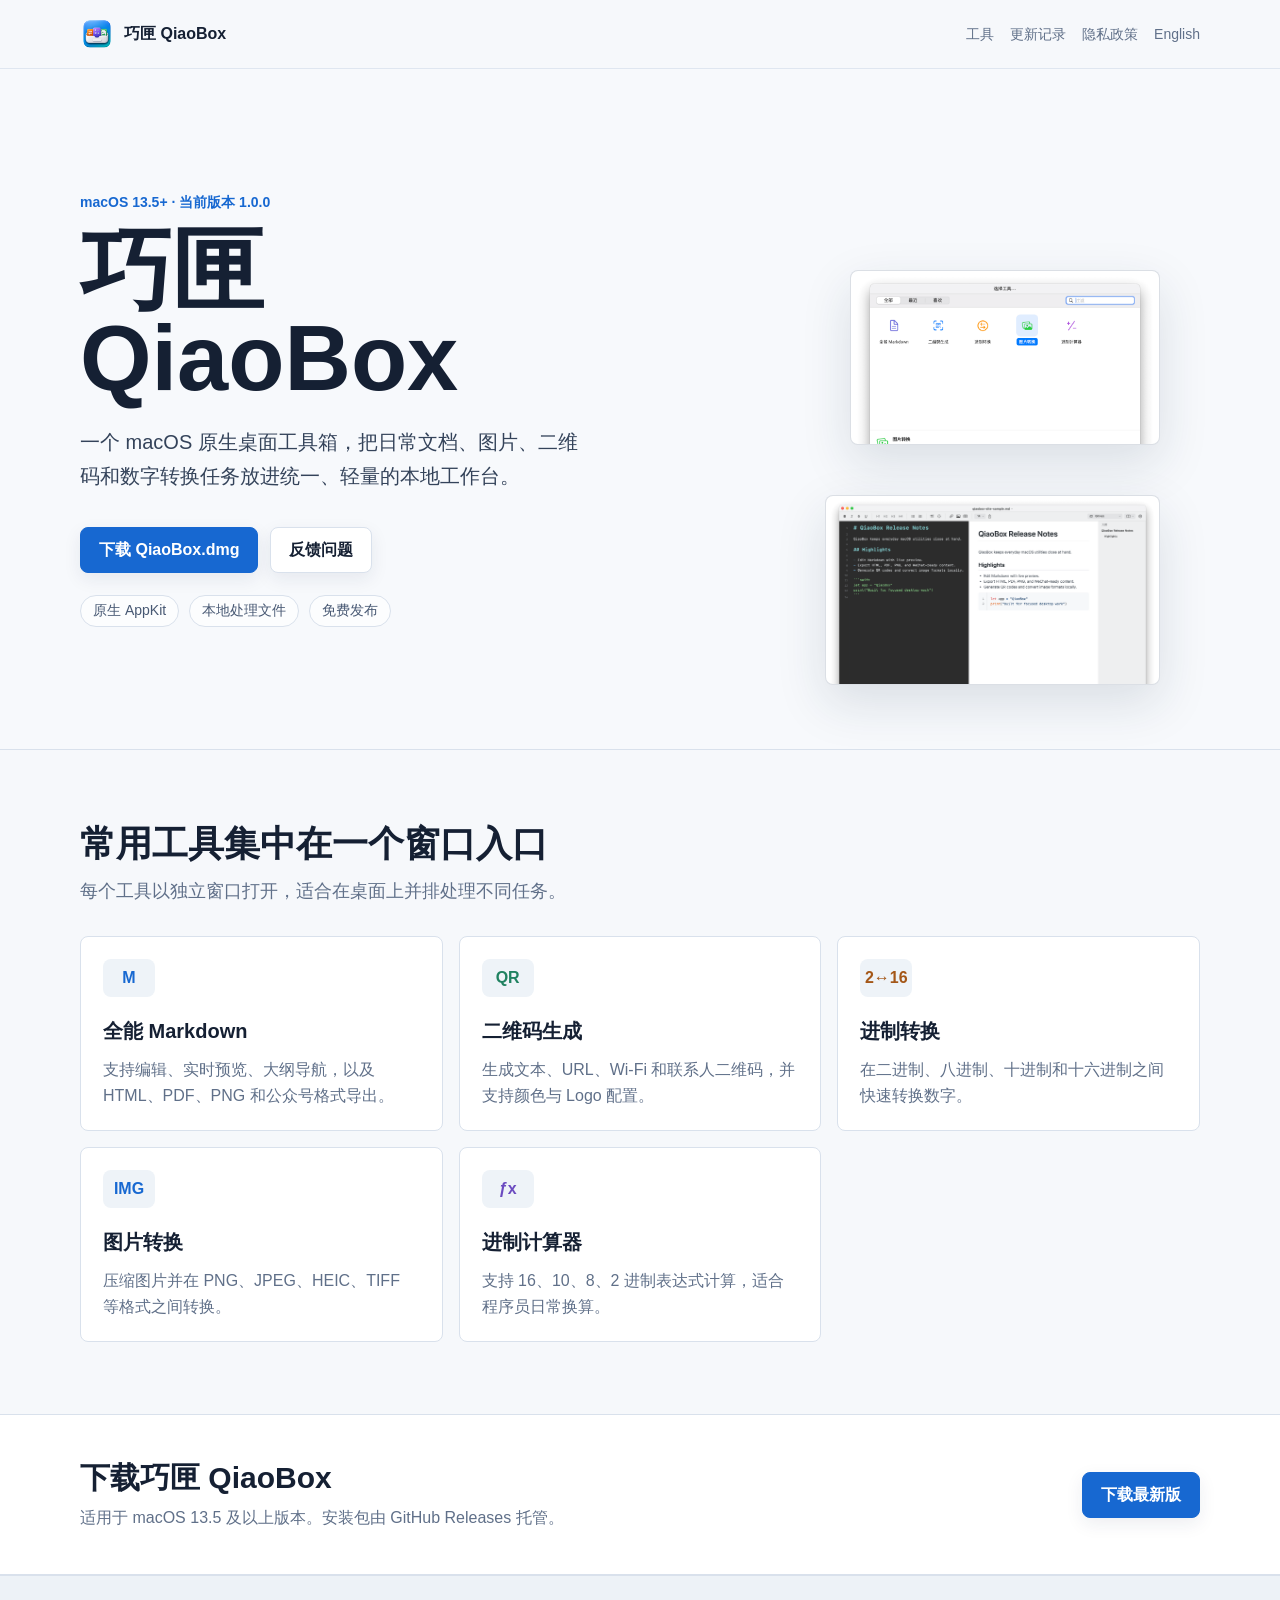
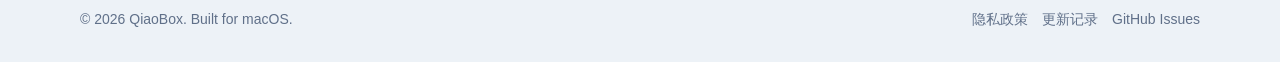
==== docs/index.html @ 3c97a4a7 "feat: 新增巧匣静态发布站" ====
<!doctype html>
<html lang="zh-Hans">
<head>
  <meta charset="utf-8">
  <meta name="viewport" content="width=device-width, initial-scale=1">
  <title>巧匣 QiaoBox - macOS 原生桌面工具箱</title>
  <meta name="description" content="巧匣 QiaoBox 是一款 macOS 原生桌面工具箱，集合 Markdown、二维码、进制转换、图片转换和进制计算工具。">
  <meta property="og:title" content="巧匣 QiaoBox">
  <meta property="og:description" content="轻量、快速、统一的 macOS 原生桌面工具箱。">
  <meta property="og:type" content="website">
  <meta property="og:image" content="./assets/app-icon.png">
  <link rel="icon" href="./assets/app-icon.png">
  <link rel="stylesheet" href="./assets/style.css">
  <!-- Cloudflare Web Analytics -->
  <script defer src="https://static.cloudflareinsights.com/beacon.min.js" data-cf-beacon='{"token":"5cec14cef8c54cd1b941dce773638ba0"}'></script>
  <!-- End Cloudflare Web Analytics -->
</head>
<body>
  <header class="site-header">
    <nav class="nav" aria-label="主导航">
      <a class="brand" href="./index.html" aria-label="巧匣 QiaoBox 首页">
        <img src="./assets/app-icon.png" alt="">
        <span>巧匣 QiaoBox</span>
      </a>
      <div class="nav-links">
        <a href="#tools">工具</a>
        <a href="./changelog.html">更新记录</a>
        <a href="./privacy.html">隐私政策</a>
        <a href="./en/">English</a>
      </div>
    </nav>
  </header>

  <main>
    <section class="hero">
      <div class="hero-inner">
        <div>
          <p class="eyebrow">macOS 13.5+ · 当前版本 1.0.0</p>
          <h1>巧匣 QiaoBox</h1>
          <p class="hero-copy">一个 macOS 原生桌面工具箱，把日常文档、图片、二维码和数字转换任务放进统一、轻量的本地工作台。</p>
          <div class="hero-actions">
            <a class="button primary" href="https://github.com/zhiyongzou/qiaobox-site/releases/latest/download/QiaoBox.dmg">下载 QiaoBox.dmg</a>
            <a class="button" href="https://github.com/zhiyongzou/qiaobox-site/issues">反馈问题</a>
          </div>
          <div class="meta-row" aria-label="产品信息">
            <span class="pill">原生 AppKit</span>
            <span class="pill">本地处理文件</span>
            <span class="pill">免费发布</span>
          </div>
        </div>
        <div class="hero-media" aria-label="巧匣界面截图">
          <div class="screenshot-stack">
            <figure class="screenshot-frame">
              <img src="./assets/screenshot-home.png" alt="巧匣首页工具列表截图">
            </figure>
            <figure class="screenshot-frame secondary">
              <img src="./assets/screenshot-markdown.png" alt="全能 Markdown 编辑窗口截图">
            </figure>
          </div>
        </div>
      </div>
    </section>

    <section class="section" id="tools">
      <div class="section-header">
        <h2>常用工具集中在一个窗口入口</h2>
        <p class="section-lede">每个工具以独立窗口打开，适合在桌面上并排处理不同任务。</p>
      </div>
      <div class="feature-grid">
        <article class="feature-card">
          <span class="feature-icon">M</span>
          <h3>全能 Markdown</h3>
          <p>支持编辑、实时预览、大纲导航，以及 HTML、PDF、PNG 和公众号格式导出。</p>
        </article>
        <article class="feature-card">
          <span class="feature-icon">QR</span>
          <h3>二维码生成</h3>
          <p>生成文本、URL、Wi-Fi 和联系人二维码，并支持颜色与 Logo 配置。</p>
        </article>
        <article class="feature-card">
          <span class="feature-icon">2↔16</span>
          <h3>进制转换</h3>
          <p>在二进制、八进制、十进制和十六进制之间快速转换数字。</p>
        </article>
        <article class="feature-card">
          <span class="feature-icon">IMG</span>
          <h3>图片转换</h3>
          <p>压缩图片并在 PNG、JPEG、HEIC、TIFF 等格式之间转换。</p>
        </article>
        <article class="feature-card">
          <span class="feature-icon">ƒx</span>
          <h3>进制计算器</h3>
          <p>支持 16、10、8、2 进制表达式计算，适合程序员日常换算。</p>
        </article>
      </div>
    </section>

    <section class="download-band" aria-label="下载">
      <div class="download-inner">
        <div>
          <h2>下载巧匣 QiaoBox</h2>
          <p>适用于 macOS 13.5 及以上版本。安装包由 GitHub Releases 托管。</p>
        </div>
        <a class="button primary" href="https://github.com/zhiyongzou/qiaobox-site/releases/latest/download/QiaoBox.dmg">下载最新版</a>
      </div>
    </section>
  </main>

  <footer class="site-footer">
    <div class="footer-inner">
      <span>© 2026 QiaoBox. Built for macOS.</span>
      <div class="footer-links">
        <a href="./privacy.html">隐私政策</a>
        <a href="./changelog.html">更新记录</a>
        <a href="https://github.com/zhiyongzou/qiaobox-site/issues">GitHub Issues</a>
      </div>
    </div>
  </footer>
</body>
</html>
---- docs/assets/style.css ----
:root {
  color-scheme: light;
  --page: #f6f8fb;
  --surface: #ffffff;
  --surface-soft: #eef3f8;
  --ink: #152033;
  --muted: #607089;
  --line: #d9e1ec;
  --primary: #1768d1;
  --primary-strong: #0f4fa6;
  --green: #208261;
  --orange: #a45718;
  --purple: #6b4bc0;
  --shadow: 0 18px 50px rgba(25, 43, 71, 0.13);
  --radius: 8px;
  font-family: -apple-system, BlinkMacSystemFont, "Segoe UI", sans-serif;
}

* {
  box-sizing: border-box;
}

body {
  margin: 0;
  color: var(--ink);
  background: var(--page);
  font-size: 16px;
  line-height: 1.6;
}

a {
  color: inherit;
  text-decoration: none;
}

img {
  display: block;
  max-width: 100%;
}

.site-header {
  position: sticky;
  top: 0;
  z-index: 10;
  border-bottom: 1px solid rgba(217, 225, 236, 0.78);
  background: rgba(246, 248, 251, 0.92);
  backdrop-filter: blur(18px);
}

.nav {
  display: flex;
  align-items: center;
  justify-content: space-between;
  width: min(1120px, calc(100% - 40px));
  height: 68px;
  margin: 0 auto;
  gap: 20px;
}

.brand {
  display: inline-flex;
  align-items: center;
  min-width: 0;
  gap: 10px;
  font-weight: 700;
}

.brand img {
  width: 34px;
  height: 34px;
  border-radius: 7px;
}

.brand span {
  white-space: nowrap;
}

.nav-links {
  display: flex;
  align-items: center;
  justify-content: flex-end;
  gap: 16px;
  color: var(--muted);
  font-size: 14px;
}

.nav-links a {
  white-space: nowrap;
}

.nav-links a:hover,
.footer-links a:hover,
.text-link:hover {
  color: var(--primary);
}

.hero {
  overflow: hidden;
  border-bottom: 1px solid var(--line);
  background: #f7f9fc;
}

.hero-inner {
  display: grid;
  grid-template-columns: minmax(0, 0.95fr) minmax(380px, 1.05fr);
  align-items: center;
  width: min(1120px, calc(100% - 40px));
  min-height: calc(100vh - 220px);
  margin: 0 auto;
  padding: 48px 0;
  gap: 56px;
}

.eyebrow {
  margin: 0 0 14px;
  color: var(--primary);
  font-size: 14px;
  font-weight: 700;
}

.hero h1 {
  max-width: 11ch;
  margin: 0;
  font-size: clamp(52px, 8vw, 92px);
  line-height: 0.95;
  letter-spacing: 0;
}

.hero-copy {
  max-width: 620px;
  margin: 22px 0 0;
  color: #34435a;
  font-size: 20px;
  line-height: 1.7;
}

.hero-actions {
  display: flex;
  flex-wrap: wrap;
  align-items: center;
  margin-top: 34px;
  gap: 12px;
}

.button {
  display: inline-flex;
  align-items: center;
  justify-content: center;
  min-height: 46px;
  padding: 0 18px;
  border: 1px solid var(--line);
  border-radius: var(--radius);
  background: var(--surface);
  color: var(--ink);
  font-weight: 700;
  box-shadow: 0 6px 18px rgba(25, 43, 71, 0.08);
}

.button.primary {
  border-color: var(--primary);
  background: var(--primary);
  color: #fff;
}

.button:hover {
  transform: translateY(-1px);
}

.button.primary:hover {
  background: var(--primary-strong);
}

.meta-row {
  display: flex;
  flex-wrap: wrap;
  margin-top: 22px;
  gap: 10px;
}

.pill {
  display: inline-flex;
  align-items: center;
  min-height: 32px;
  padding: 0 12px;
  border: 1px solid var(--line);
  border-radius: 999px;
  background: rgba(255, 255, 255, 0.7);
  color: #475873;
  font-size: 14px;
}

.hero-media {
  align-self: end;
  justify-self: end;
  width: min(100%, 390px);
}

.screenshot-stack {
  display: grid;
  gap: 18px;
}

.screenshot-frame {
  overflow: hidden;
  border: 1px solid rgba(111, 128, 151, 0.25);
  border-radius: var(--radius);
  background: var(--surface);
  box-shadow: var(--shadow);
}

.screenshot-frame.secondary {
  width: 86%;
  margin-left: auto;
}

.screenshot-frame img {
  width: 100%;
  aspect-ratio: 16 / 9;
  object-fit: cover;
  object-position: top left;
}

.section {
  width: min(1120px, calc(100% - 40px));
  margin: 0 auto;
  padding: 72px 0;
}

.section + .section {
  border-top: 1px solid var(--line);
}

.section-header {
  max-width: 720px;
  margin-bottom: 30px;
}

.section h2 {
  margin: 0 0 12px;
  font-size: 36px;
  line-height: 1.2;
  letter-spacing: 0;
}

.section-lede {
  margin: 0;
  color: var(--muted);
  font-size: 18px;
}

.feature-grid {
  display: grid;
  grid-template-columns: repeat(3, minmax(0, 1fr));
  gap: 16px;
}

.feature-card {
  min-height: 190px;
  padding: 22px;
  border: 1px solid var(--line);
  border-radius: var(--radius);
  background: var(--surface);
}

.feature-card h3 {
  margin: 0 0 10px;
  font-size: 20px;
}

.feature-card p {
  margin: 0;
  color: var(--muted);
}

.feature-icon {
  display: inline-flex;
  align-items: center;
  justify-content: center;
  width: 52px;
  height: 38px;
  margin-bottom: 18px;
  border-radius: var(--radius);
  background: var(--surface-soft);
  color: var(--primary);
  font-weight: 800;
}

.feature-card:nth-child(2) .feature-icon {
  color: var(--green);
}

.feature-card:nth-child(3) .feature-icon {
  color: var(--orange);
}

.feature-card:nth-child(5) .feature-icon {
  color: var(--purple);
}

.download-band {
  border-top: 1px solid var(--line);
  border-bottom: 1px solid var(--line);
  background: var(--surface);
}

.download-inner {
  display: grid;
  grid-template-columns: minmax(0, 1fr) auto;
  align-items: center;
  width: min(1120px, calc(100% - 40px));
  margin: 0 auto;
  padding: 44px 0;
  gap: 28px;
}

.download-inner h2 {
  margin: 0 0 8px;
  font-size: 30px;
  line-height: 1.25;
  letter-spacing: 0;
}

.download-inner p {
  margin: 0;
  color: var(--muted);
}

.content-page {
  width: min(820px, calc(100% - 40px));
  min-height: calc(100vh - 68px - 180px);
  margin: 0 auto;
  padding: 64px 0 84px;
}

.content-page h1 {
  margin: 0 0 24px;
  font-size: 44px;
  line-height: 1.15;
  letter-spacing: 0;
}

.content-page h2 {
  margin: 36px 0 10px;
  font-size: 24px;
  letter-spacing: 0;
}

.content-page p,
.content-page li {
  color: #3d4e67;
}

.content-page ul {
  padding-left: 22px;
}

.site-footer {
  border-top: 1px solid var(--line);
  background: #edf2f7;
}

.footer-inner {
  display: flex;
  align-items: center;
  justify-content: space-between;
  width: min(1120px, calc(100% - 40px));
  min-height: 86px;
  margin: 0 auto;
  gap: 18px;
  color: var(--muted);
  font-size: 14px;
}

.footer-links {
  display: flex;
  flex-wrap: wrap;
  justify-content: flex-end;
  gap: 14px;
}

@media (max-width: 880px) {
  .nav {
    width: min(100% - 28px, 1120px);
  }

  .nav-links {
    gap: 10px;
    font-size: 13px;
  }

  .hero-inner {
    grid-template-columns: 1fr;
    width: min(100% - 28px, 1120px);
    min-height: auto;
    padding: 26px 0 30px;
    gap: 24px;
  }

  .hero h1 {
    max-width: 100%;
    font-size: 54px;
  }

  .hero-copy {
    font-size: 18px;
  }

  .screenshot-frame.secondary {
    display: none;
  }

  .screenshot-frame {
    width: min(100%, 520px);
    margin: 0 auto;
  }

  .section,
  .download-inner,
  .content-page,
  .footer-inner {
    width: min(100% - 28px, 1120px);
  }

  .feature-grid {
    grid-template-columns: 1fr;
  }

  .download-inner {
    grid-template-columns: 1fr;
  }

  .footer-inner {
    align-items: flex-start;
    flex-direction: column;
    justify-content: center;
    padding: 22px 0;
  }

  .footer-links {
    justify-content: flex-start;
  }
}

@media (max-width: 560px) {
  .site-header {
    position: static;
  }

  .nav {
    align-items: flex-start;
    flex-direction: column;
    height: auto;
    padding: 14px 0;
  }

  .nav-links {
    flex-wrap: wrap;
    justify-content: flex-start;
  }

  .hero h1 {
    font-size: 40px;
  }

  .hero-copy {
    font-size: 17px;
  }

  .hero-actions {
    margin-top: 24px;
  }

  .meta-row {
    margin-top: 16px;
  }

  .hero-actions {
    align-items: stretch;
    flex-direction: column;
  }

  .button {
    width: 100%;
  }

  .screenshot-frame.secondary {
    width: 100%;
  }

  .section {
    padding: 54px 0;
  }

  .section h2,
  .download-inner h2 {
    font-size: 28px;
  }

  .content-page h1 {
    font-size: 34px;
  }
}
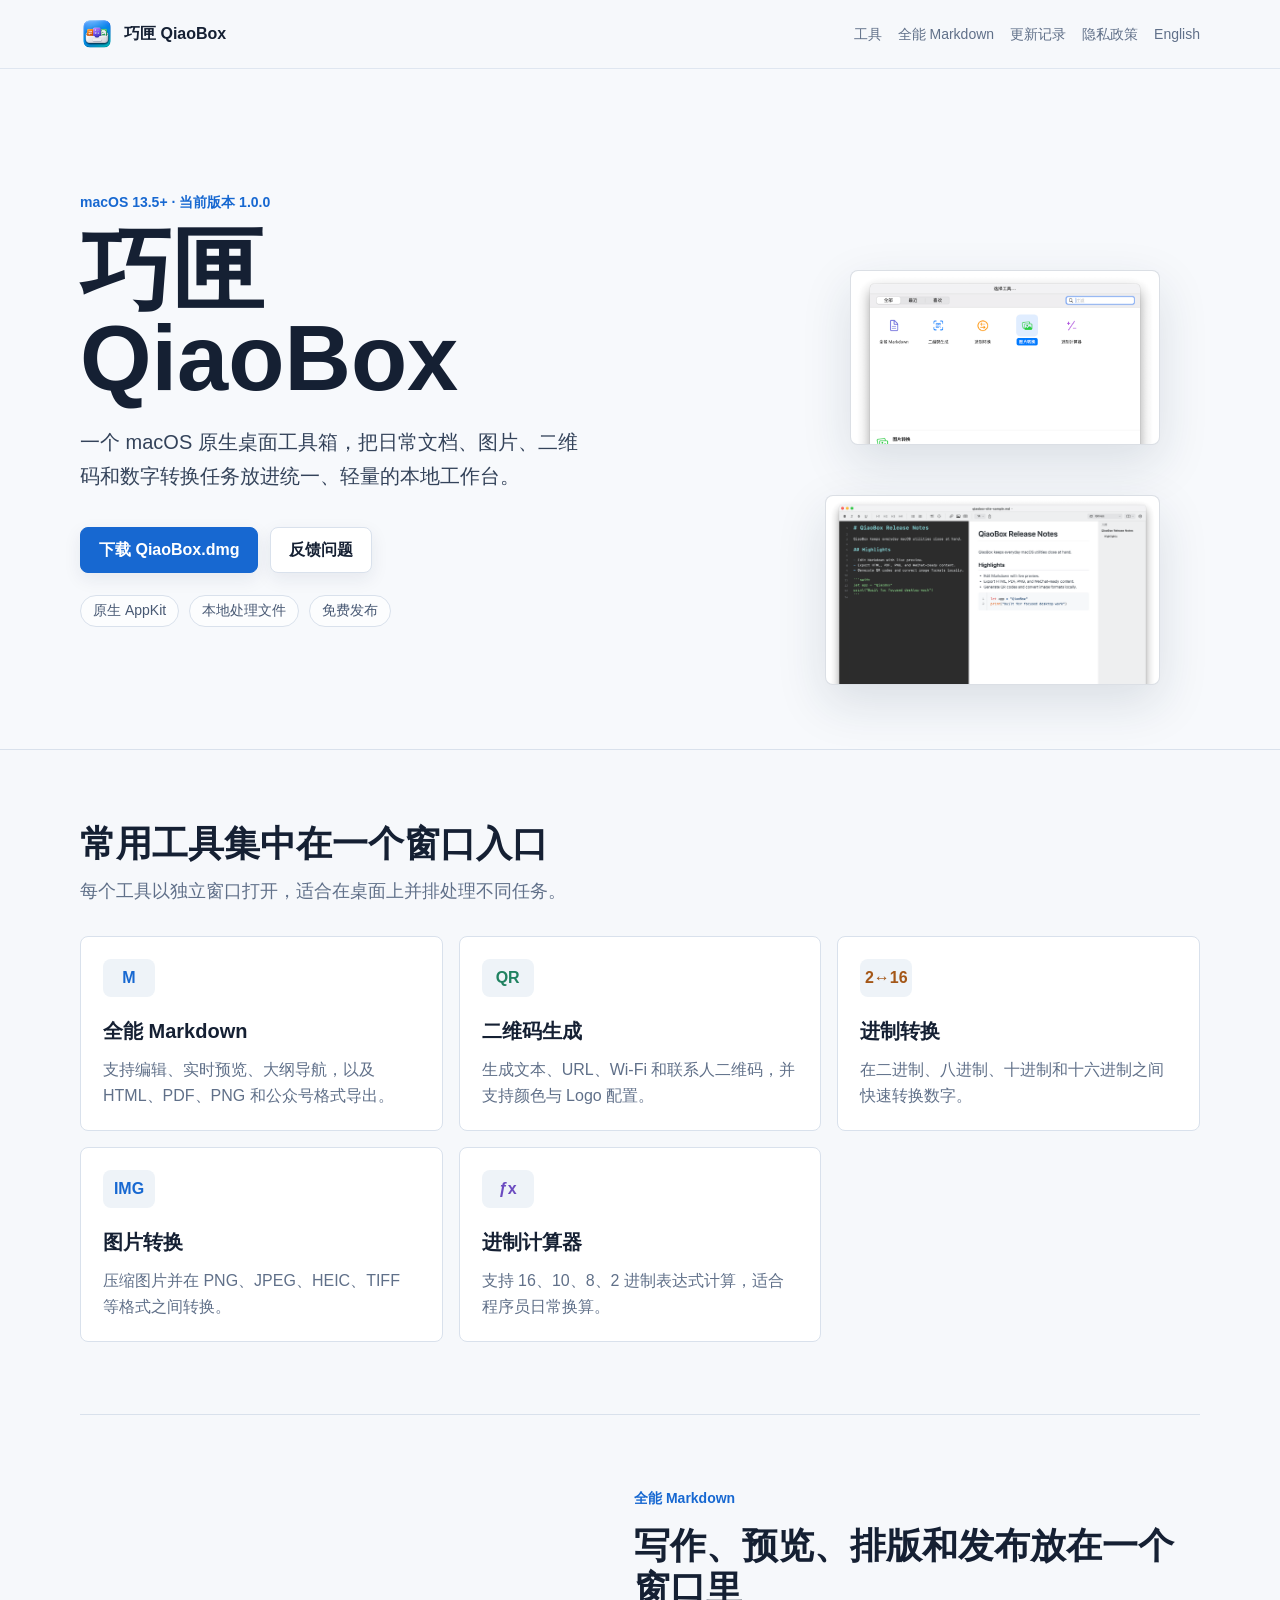
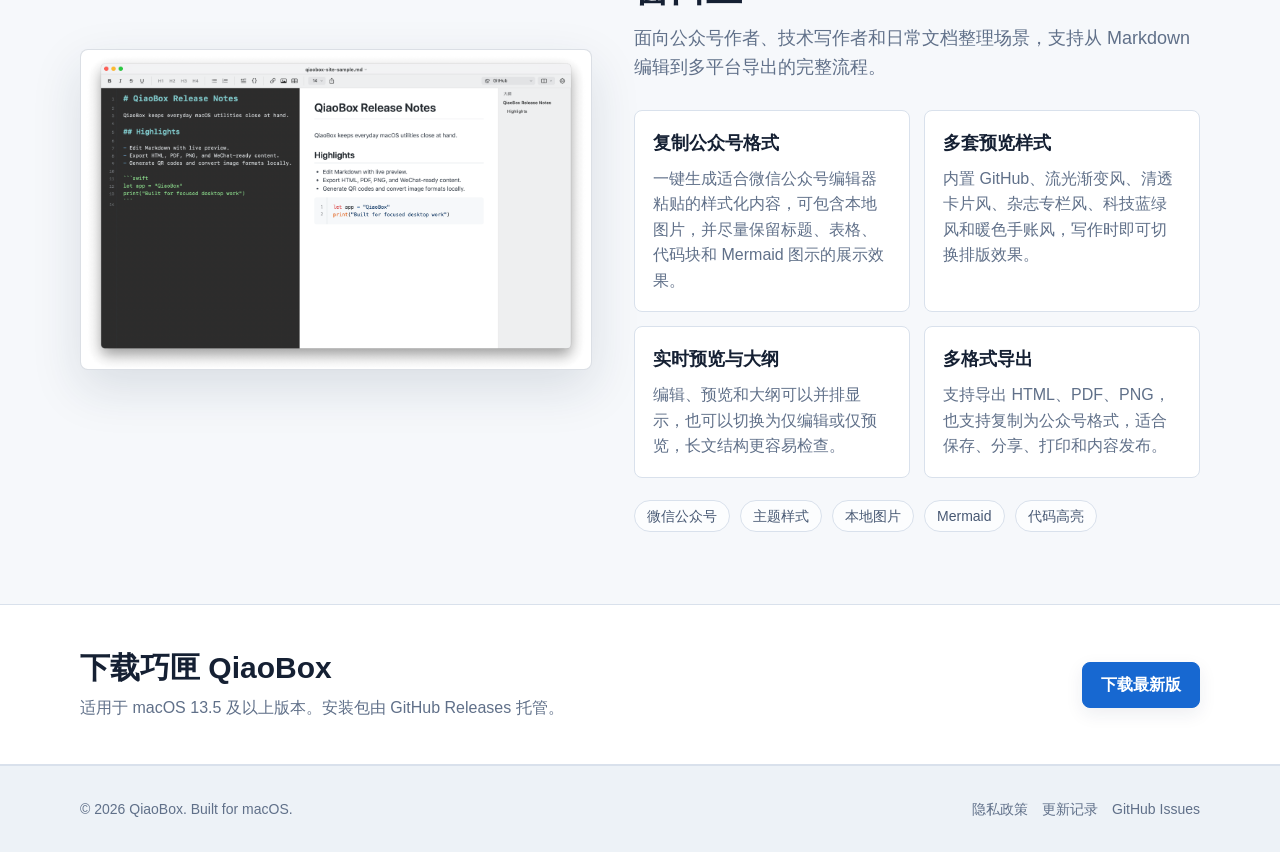
==== commit 48748f19: "feat: 增加全能 Markdown 官网介绍" ====
--- a/docs/index.html
+++ b/docs/index.html
@@ -4,7 +4,7 @@
   <meta charset="utf-8">
   <meta name="viewport" content="width=device-width, initial-scale=1">
   <title>巧匣 QiaoBox - macOS 原生桌面工具箱</title>
-  <meta name="description" content="巧匣 QiaoBox 是一款 macOS 原生桌面工具箱，集合 Markdown、二维码、进制转换、图片转换和进制计算工具。">
+  <meta name="description" content="巧匣 QiaoBox 是一款 macOS 原生桌面工具箱，内置全能 Markdown、二维码、进制转换、图片转换和进制计算工具。">
   <meta property="og:title" content="巧匣 QiaoBox">
   <meta property="og:description" content="轻量、快速、统一的 macOS 原生桌面工具箱。">
   <meta property="og:type" content="website">
@@ -24,9 +24,10 @@
       </a>
       <div class="nav-links">
         <a href="#tools">工具</a>
+        <a href="#markdown">全能 Markdown</a>
         <a href="./changelog.html">更新记录</a>
         <a href="./privacy.html">隐私政策</a>
-        <a href="./en/">English</a>
+        <a href="./en/index.html">English</a>
       </div>
     </nav>
   </header>
@@ -95,6 +96,44 @@
       </div>
     </section>
 
+    <section class="section markdown-showcase" id="markdown">
+      <div class="markdown-layout">
+        <div class="markdown-visual">
+          <img src="./assets/screenshot-markdown.png" alt="全能 Markdown 编辑、预览和大纲界面截图">
+        </div>
+        <div class="markdown-content">
+          <p class="eyebrow">全能 Markdown</p>
+          <h2>写作、预览、排版和发布放在一个窗口里</h2>
+          <p class="section-lede">面向公众号作者、技术写作者和日常文档整理场景，支持从 Markdown 编辑到多平台导出的完整流程。</p>
+          <div class="markdown-points">
+            <article>
+              <h3>复制公众号格式</h3>
+              <p>一键生成适合微信公众号编辑器粘贴的样式化内容，可包含本地图片，并尽量保留标题、表格、代码块和 Mermaid 图示的展示效果。</p>
+            </article>
+            <article>
+              <h3>多套预览样式</h3>
+              <p>内置 GitHub、流光渐变风、清透卡片风、杂志专栏风、科技蓝绿风和暖色手账风，写作时即可切换排版效果。</p>
+            </article>
+            <article>
+              <h3>实时预览与大纲</h3>
+              <p>编辑、预览和大纲可以并排显示，也可以切换为仅编辑或仅预览，长文结构更容易检查。</p>
+            </article>
+            <article>
+              <h3>多格式导出</h3>
+              <p>支持导出 HTML、PDF、PNG，也支持复制为公众号格式，适合保存、分享、打印和内容发布。</p>
+            </article>
+          </div>
+          <div class="markdown-tags" aria-label="全能 Markdown 特性">
+            <span class="pill">微信公众号</span>
+            <span class="pill">主题样式</span>
+            <span class="pill">本地图片</span>
+            <span class="pill">Mermaid</span>
+            <span class="pill">代码高亮</span>
+          </div>
+        </div>
+      </div>
+    </section>
+
     <section class="download-band" aria-label="下载">
       <div class="download-inner">
         <div>
--- a/docs/assets/style.css
+++ b/docs/assets/style.css
@@ -297,6 +297,70 @@
   color: var(--purple);
 }
 
+.markdown-showcase {
+  border-top: 1px solid var(--line);
+}
+
+.markdown-layout {
+  display: grid;
+  grid-template-columns: minmax(360px, 0.95fr) minmax(0, 1.05fr);
+  align-items: center;
+  gap: 42px;
+}
+
+.markdown-visual {
+  overflow: hidden;
+  border: 1px solid rgba(111, 128, 151, 0.25);
+  border-radius: var(--radius);
+  background: var(--surface);
+  box-shadow: var(--shadow);
+}
+
+.markdown-visual img {
+  width: 100%;
+  aspect-ratio: 16 / 10;
+  object-fit: cover;
+  object-position: top left;
+}
+
+.markdown-content h2 {
+  margin: 0 0 14px;
+  font-size: 36px;
+  line-height: 1.2;
+  letter-spacing: 0;
+}
+
+.markdown-points {
+  display: grid;
+  grid-template-columns: repeat(2, minmax(0, 1fr));
+  margin-top: 28px;
+  gap: 14px;
+}
+
+.markdown-points article {
+  padding: 18px;
+  border: 1px solid var(--line);
+  border-radius: var(--radius);
+  background: var(--surface);
+}
+
+.markdown-points h3 {
+  margin: 0 0 8px;
+  font-size: 18px;
+}
+
+.markdown-points p {
+  margin: 0;
+  color: var(--muted);
+}
+
+.markdown-tags {
+  display: flex;
+  flex-wrap: wrap;
+  margin-top: 22px;
+  gap: 10px;
+}
+
 .download-band {
   border-top: 1px solid var(--line);
   border-bottom: 1px solid var(--line);
@@ -425,6 +489,19 @@
     grid-template-columns: 1fr;
   }
 
+  .markdown-layout {
+    grid-template-columns: 1fr;
+  }
+
+  .markdown-visual {
+    width: min(100%, 620px);
+    margin: 0 auto;
+  }
+
+  .markdown-points {
+    grid-template-columns: 1fr;
+  }
+
   .download-inner {
     grid-template-columns: 1fr;
   }
@@ -492,6 +569,7 @@
   }
 
   .section h2,
+  .markdown-content h2,
   .download-inner h2 {
     font-size: 28px;
   }
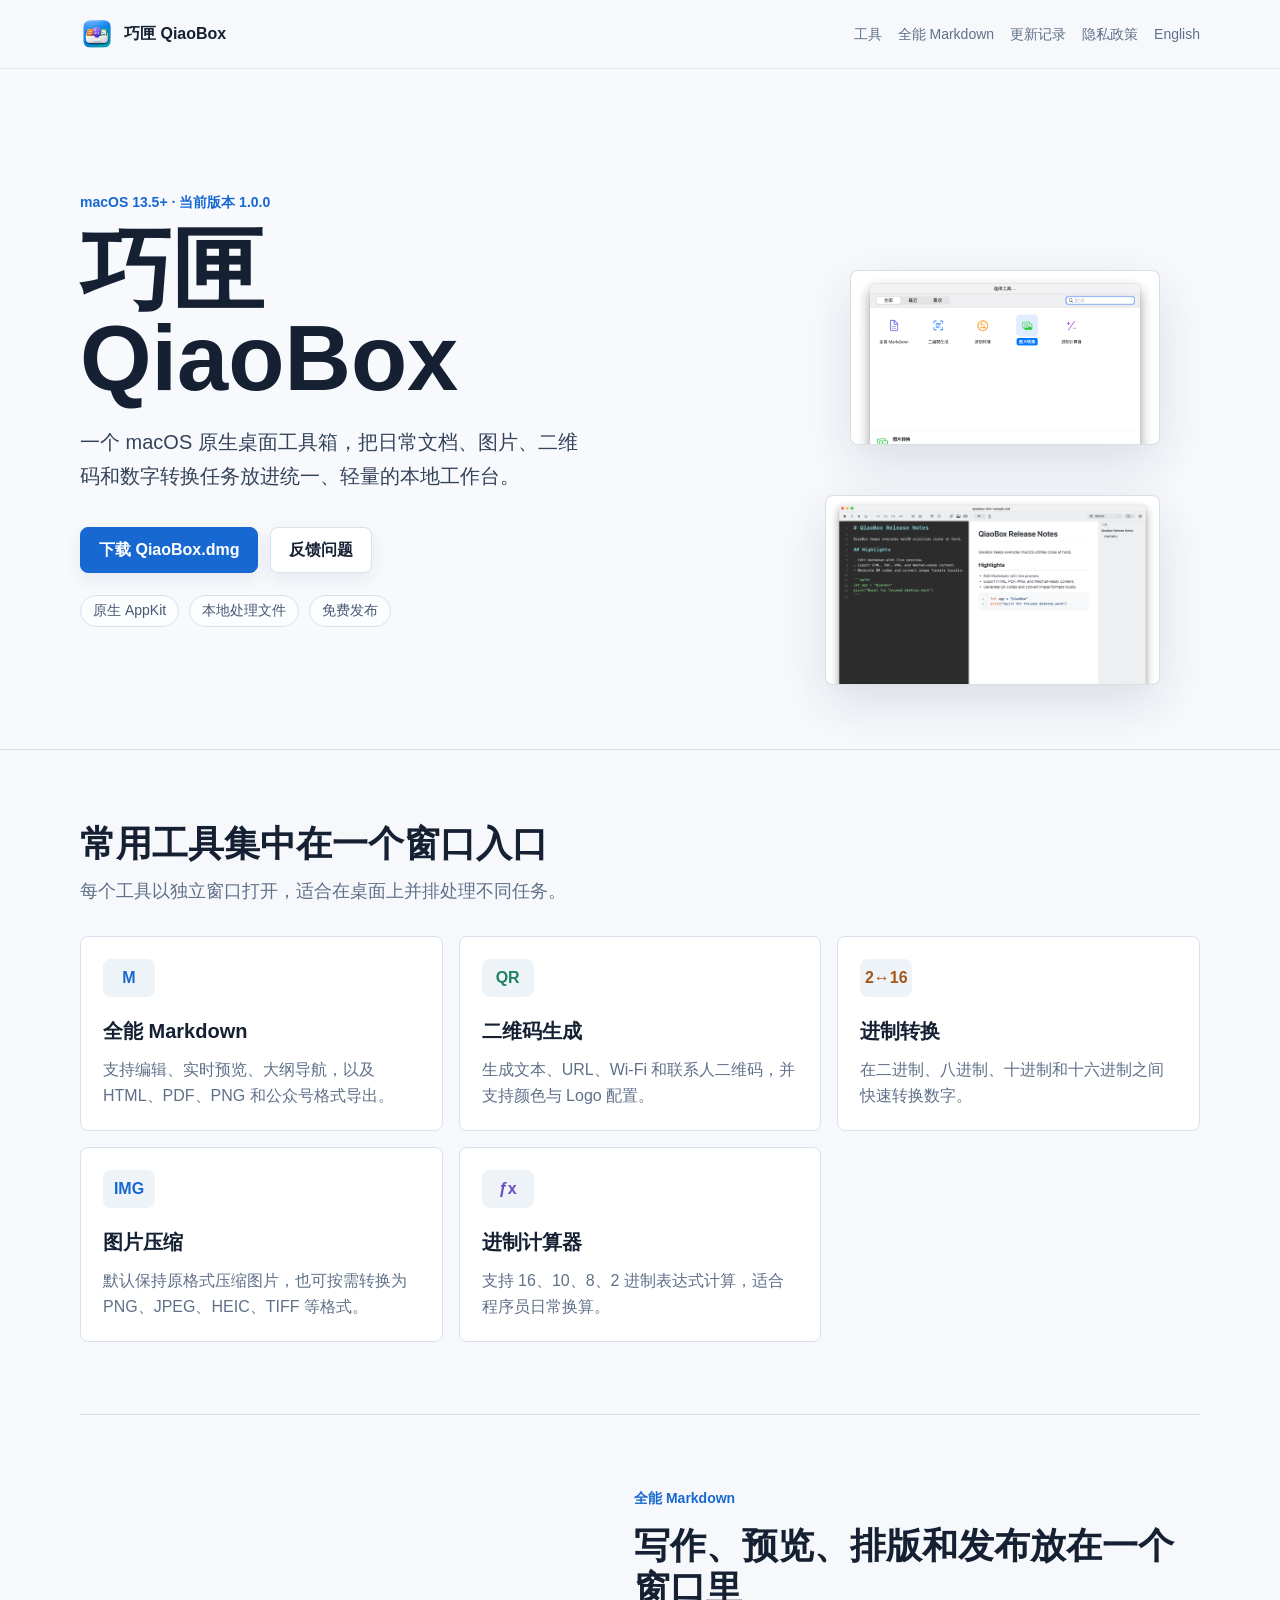
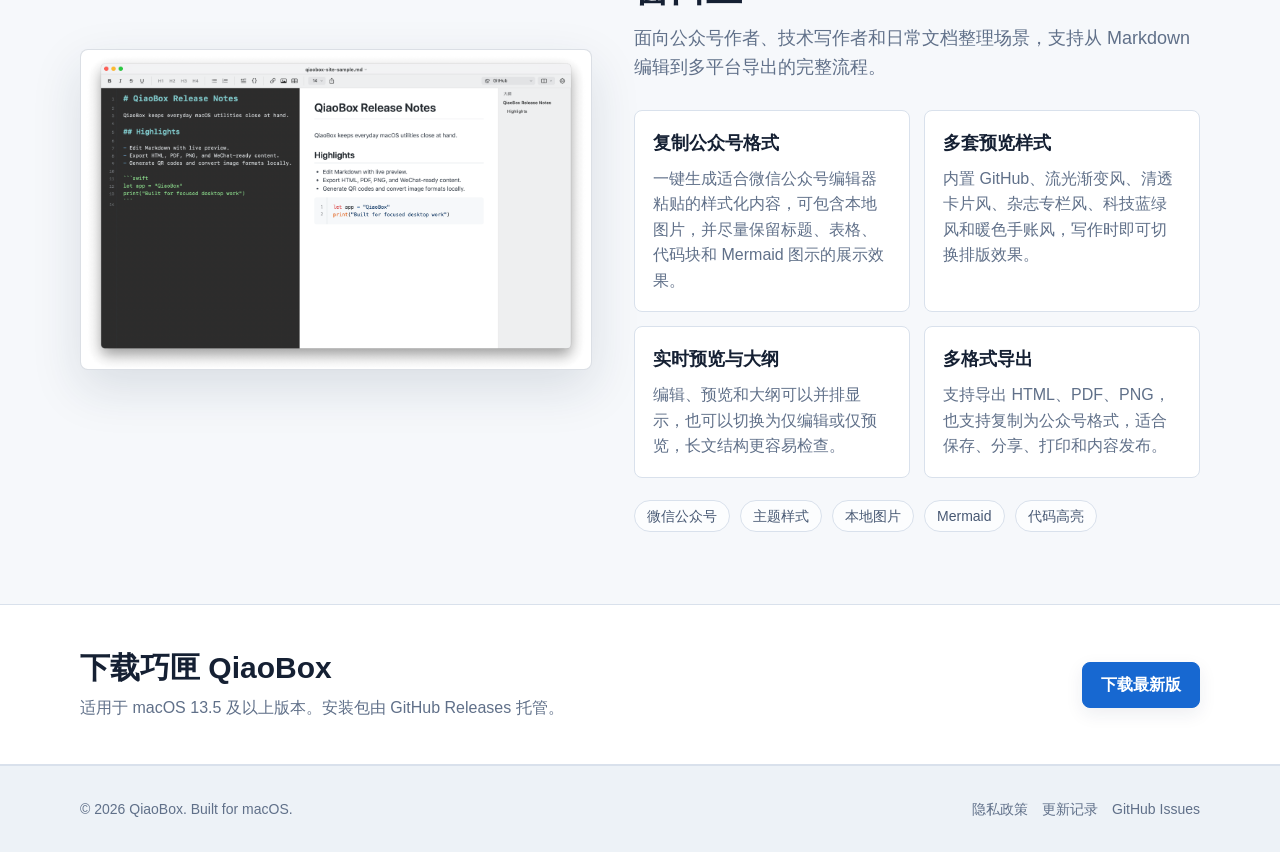
==== commit 0f5b9046: "fix: 同步发布页图片压缩命名" ====
--- a/docs/index.html
+++ b/docs/index.html
@@ -4,7 +4,7 @@
   <meta charset="utf-8">
   <meta name="viewport" content="width=device-width, initial-scale=1">
   <title>巧匣 QiaoBox - macOS 原生桌面工具箱</title>
-  <meta name="description" content="巧匣 QiaoBox 是一款 macOS 原生桌面工具箱，内置全能 Markdown、二维码、进制转换、图片转换和进制计算工具。">
+  <meta name="description" content="巧匣 QiaoBox 是一款 macOS 原生桌面工具箱，内置全能 Markdown、二维码、进制转换、图片压缩和进制计算工具。">
   <meta property="og:title" content="巧匣 QiaoBox">
   <meta property="og:description" content="轻量、快速、统一的 macOS 原生桌面工具箱。">
   <meta property="og:type" content="website">
@@ -85,8 +85,8 @@
         </article>
         <article class="feature-card">
           <span class="feature-icon">IMG</span>
-          <h3>图片转换</h3>
-          <p>压缩图片并在 PNG、JPEG、HEIC、TIFF 等格式之间转换。</p>
+          <h3>图片压缩</h3>
+          <p>默认保持原格式压缩图片，也可按需转换为 PNG、JPEG、HEIC、TIFF 等格式。</p>
         </article>
         <article class="feature-card">
           <span class="feature-icon">ƒx</span>
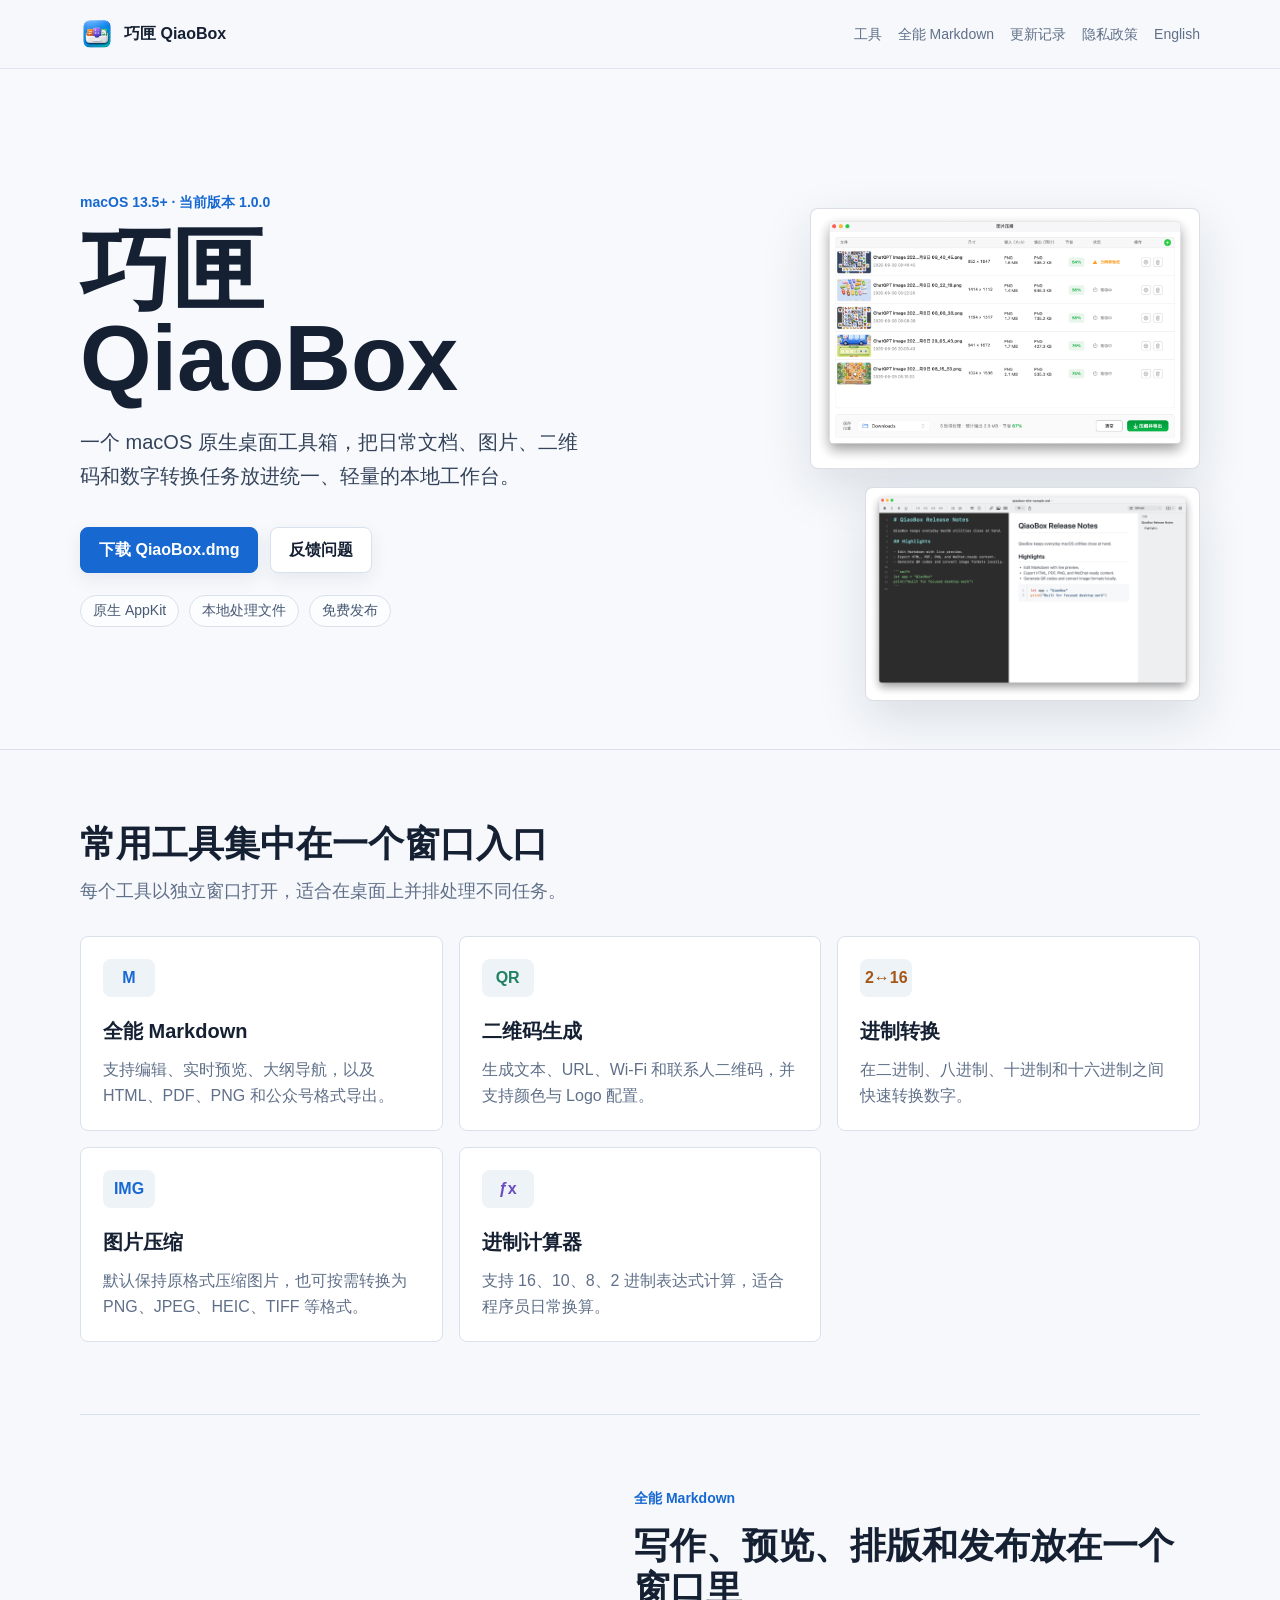
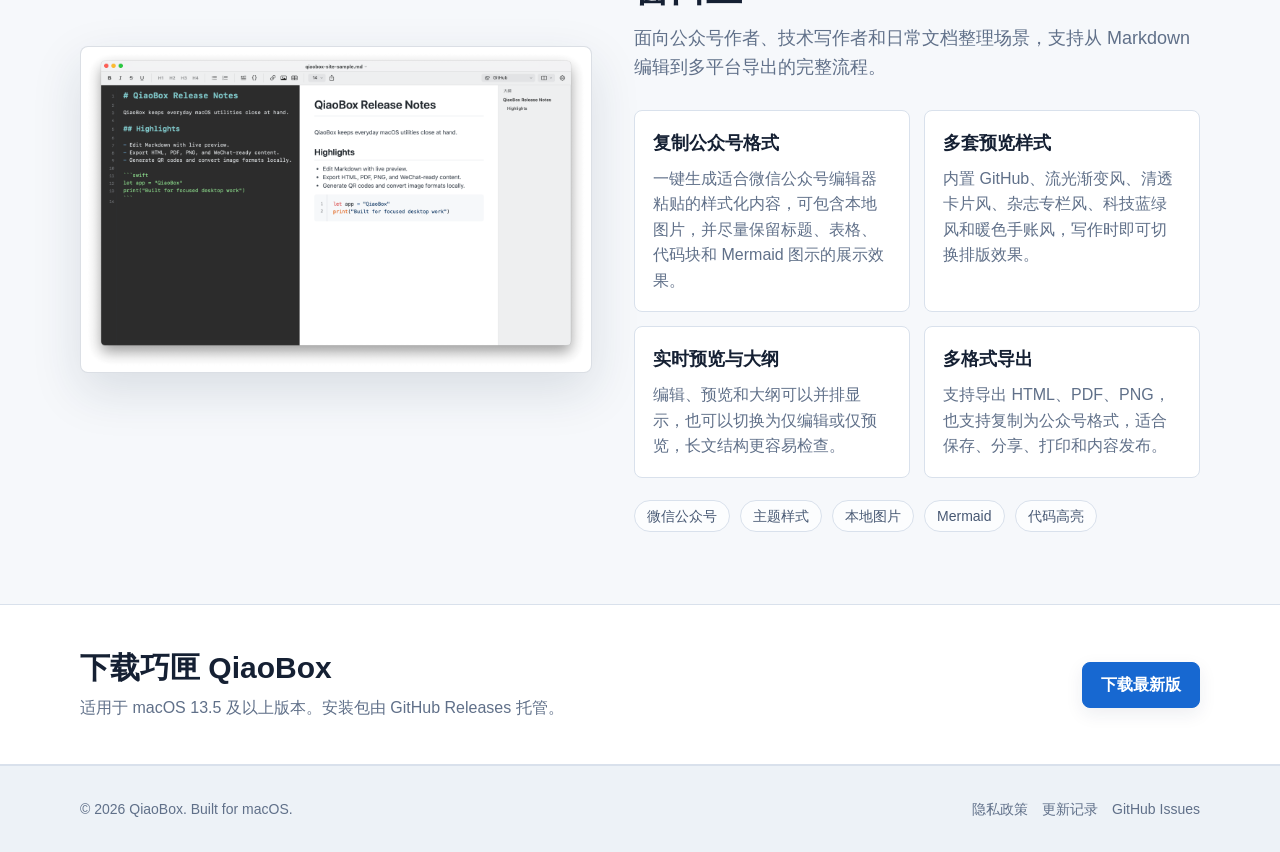
==== commit 70e1af08: "feat: 优化官网截图展示" ====
--- a/docs/index.html
+++ b/docs/index.html
@@ -11,6 +11,8 @@
   <meta property="og:image" content="./assets/app-icon.png">
   <link rel="icon" href="./assets/app-icon.png">
   <link rel="stylesheet" href="./assets/style.css">
+  <script defer src="./assets/visit-counter.js" data-visit-counter-endpoint="/api/visit"></script>
+  <script defer src="./assets/image-lightbox.js"></script>
   <!-- Cloudflare Web Analytics -->
   <script defer src="https://static.cloudflareinsights.com/beacon.min.js" data-cf-beacon='{"token":"5cec14cef8c54cd1b941dce773638ba0"}'></script>
   <!-- End Cloudflare Web Analytics -->
@@ -36,7 +38,10 @@
     <section class="hero">
       <div class="hero-inner">
         <div>
-          <p class="eyebrow">macOS 13.5+ · 当前版本 1.0.0</p>
+          <p class="eyebrow">
+            macOS 13.5+ · 当前版本 1.0.0
+            <span class="visit-counter" data-visit-counter hidden> · 已访问 <span data-visit-count>...</span> 次</span>
+          </p>
           <h1>巧匣 QiaoBox</h1>
           <p class="hero-copy">一个 macOS 原生桌面工具箱，把日常文档、图片、二维码和数字转换任务放进统一、轻量的本地工作台。</p>
           <div class="hero-actions">
@@ -52,10 +57,14 @@
         <div class="hero-media" aria-label="巧匣界面截图">
           <div class="screenshot-stack">
             <figure class="screenshot-frame">
-              <img src="./assets/screenshot-home.png" alt="巧匣首页工具列表截图">
+              <a class="screenshot-zoom" href="./assets/screenshot-home.png?v=20260625-window" aria-label="放大图片压缩界面截图">
+                <img src="./assets/screenshot-home.png?v=20260625-window" alt="巧匣图片压缩队列和导出设置截图">
+              </a>
             </figure>
             <figure class="screenshot-frame secondary">
-              <img src="./assets/screenshot-markdown.png" alt="全能 Markdown 编辑窗口截图">
+              <a class="screenshot-zoom" href="./assets/screenshot-markdown.png" aria-label="放大全能 Markdown 编辑窗口截图">
+                <img src="./assets/screenshot-markdown.png" alt="全能 Markdown 编辑窗口截图">
+              </a>
             </figure>
           </div>
         </div>
@@ -99,7 +108,9 @@
     <section class="section markdown-showcase" id="markdown">
       <div class="markdown-layout">
         <div class="markdown-visual">
-          <img src="./assets/screenshot-markdown.png" alt="全能 Markdown 编辑、预览和大纲界面截图">
+          <a class="screenshot-zoom" href="./assets/screenshot-markdown.png" aria-label="放大全能 Markdown 编辑、预览和大纲界面截图">
+            <img src="./assets/screenshot-markdown.png" alt="全能 Markdown 编辑、预览和大纲界面截图">
+          </a>
         </div>
         <div class="markdown-content">
           <p class="eyebrow">全能 Markdown</p>
@@ -145,6 +156,14 @@
     </section>
   </main>
 
+  <div class="image-lightbox" data-image-lightbox hidden role="dialog" aria-modal="true" aria-label="截图预览">
+    <button class="image-lightbox-backdrop" type="button" data-lightbox-close aria-label="关闭截图预览"></button>
+    <figure class="image-lightbox-frame">
+      <button class="image-lightbox-close" type="button" data-lightbox-close aria-label="关闭截图预览">×</button>
+      <img alt="" data-lightbox-target>
+    </figure>
+  </div>
+
   <footer class="site-footer">
     <div class="footer-inner">
       <span>© 2026 QiaoBox. Built for macOS.</span>
--- a/docs/assets/style.css
+++ b/docs/assets/style.css
@@ -28,6 +28,10 @@
   line-height: 1.6;
 }
 
+body.is-lightbox-open {
+  overflow: hidden;
+}
+
 a {
   color: inherit;
   text-decoration: none;
@@ -118,6 +122,14 @@
   font-weight: 700;
 }
 
+.visit-counter[hidden] {
+  display: none;
+}
+
+.visit-counter [data-visit-count] {
+  font-variant-numeric: tabular-nums;
+}
+
 .hero h1 {
   max-width: 11ch;
   margin: 0;
@@ -202,6 +214,7 @@
 
 .screenshot-frame {
   overflow: hidden;
+  margin: 0;
   border: 1px solid rgba(111, 128, 151, 0.25);
   border-radius: var(--radius);
   background: var(--surface);
@@ -215,9 +228,17 @@
 
 .screenshot-frame img {
   width: 100%;
-  aspect-ratio: 16 / 9;
-  object-fit: cover;
-  object-position: top left;
+  height: auto;
+}
+
+.screenshot-zoom {
+  display: block;
+  cursor: zoom-in;
+}
+
+.screenshot-zoom:focus-visible {
+  outline: 3px solid rgba(23, 104, 209, 0.42);
+  outline-offset: 3px;
 }
 
 .section {
@@ -318,9 +339,69 @@
 
 .markdown-visual img {
   width: 100%;
-  aspect-ratio: 16 / 10;
-  object-fit: cover;
-  object-position: top left;
+  height: auto;
+}
+
+.image-lightbox[hidden] {
+  display: none;
+}
+
+.image-lightbox {
+  position: fixed;
+  inset: 0;
+  z-index: 100;
+  display: grid;
+  place-items: center;
+  padding: 24px;
+}
+
+.image-lightbox-backdrop {
+  position: absolute;
+  inset: 0;
+  border: 0;
+  background: rgba(11, 18, 31, 0.72);
+  cursor: zoom-out;
+}
+
+.image-lightbox-frame {
+  position: relative;
+  z-index: 1;
+  max-width: min(1200px, 100%);
+  max-height: calc(100vh - 48px);
+  margin: 0;
+  border-radius: var(--radius);
+  background: var(--surface);
+  box-shadow: 0 28px 90px rgba(0, 0, 0, 0.32);
+}
+
+.image-lightbox-frame img {
+  display: block;
+  width: auto;
+  max-width: 100%;
+  max-height: calc(100vh - 48px);
+  border-radius: var(--radius);
+}
+
+.image-lightbox-close {
+  position: absolute;
+  top: 10px;
+  right: 10px;
+  display: inline-flex;
+  align-items: center;
+  justify-content: center;
+  width: 34px;
+  height: 34px;
+  border: 1px solid rgba(217, 225, 236, 0.9);
+  border-radius: 50%;
+  background: rgba(255, 255, 255, 0.92);
+  color: var(--ink);
+  font-size: 24px;
+  line-height: 1;
+  cursor: pointer;
+}
+
+.image-lightbox-close:hover {
+  background: var(--surface);
 }
 
 .markdown-content h2 {
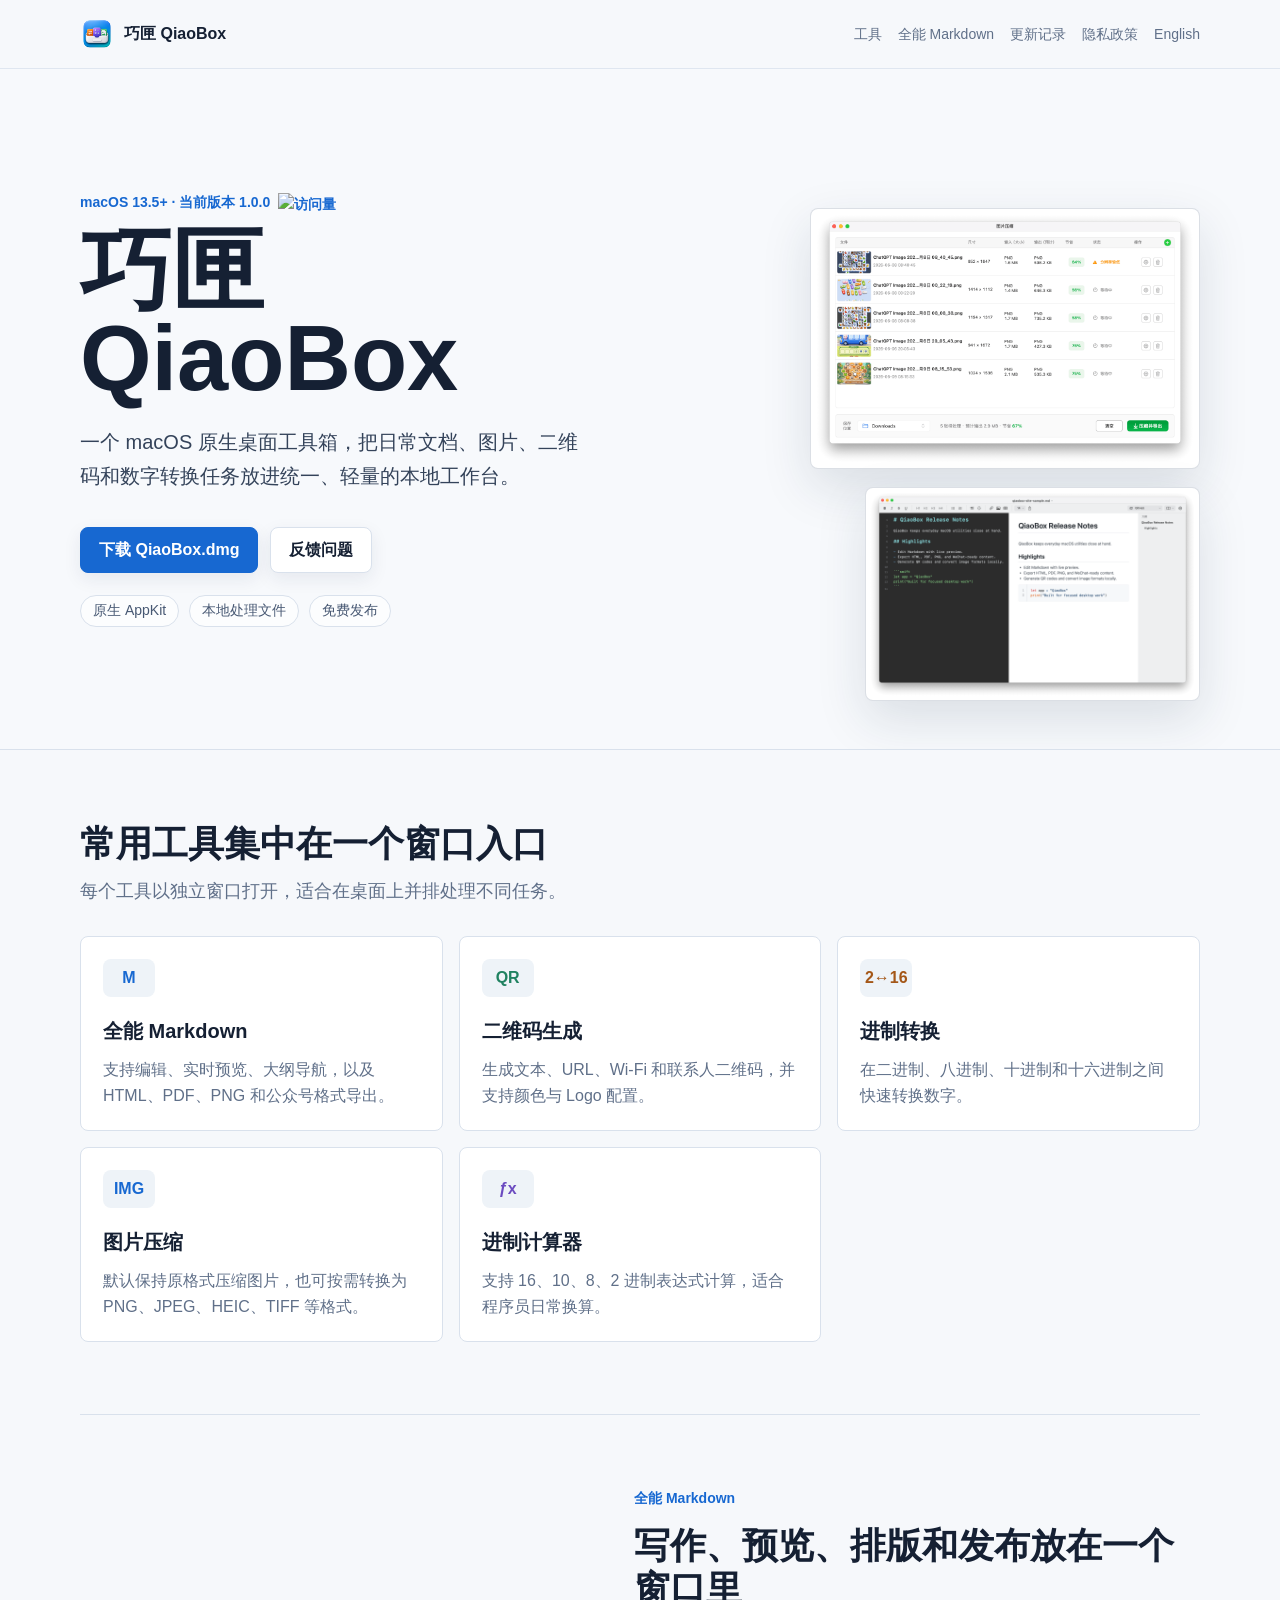
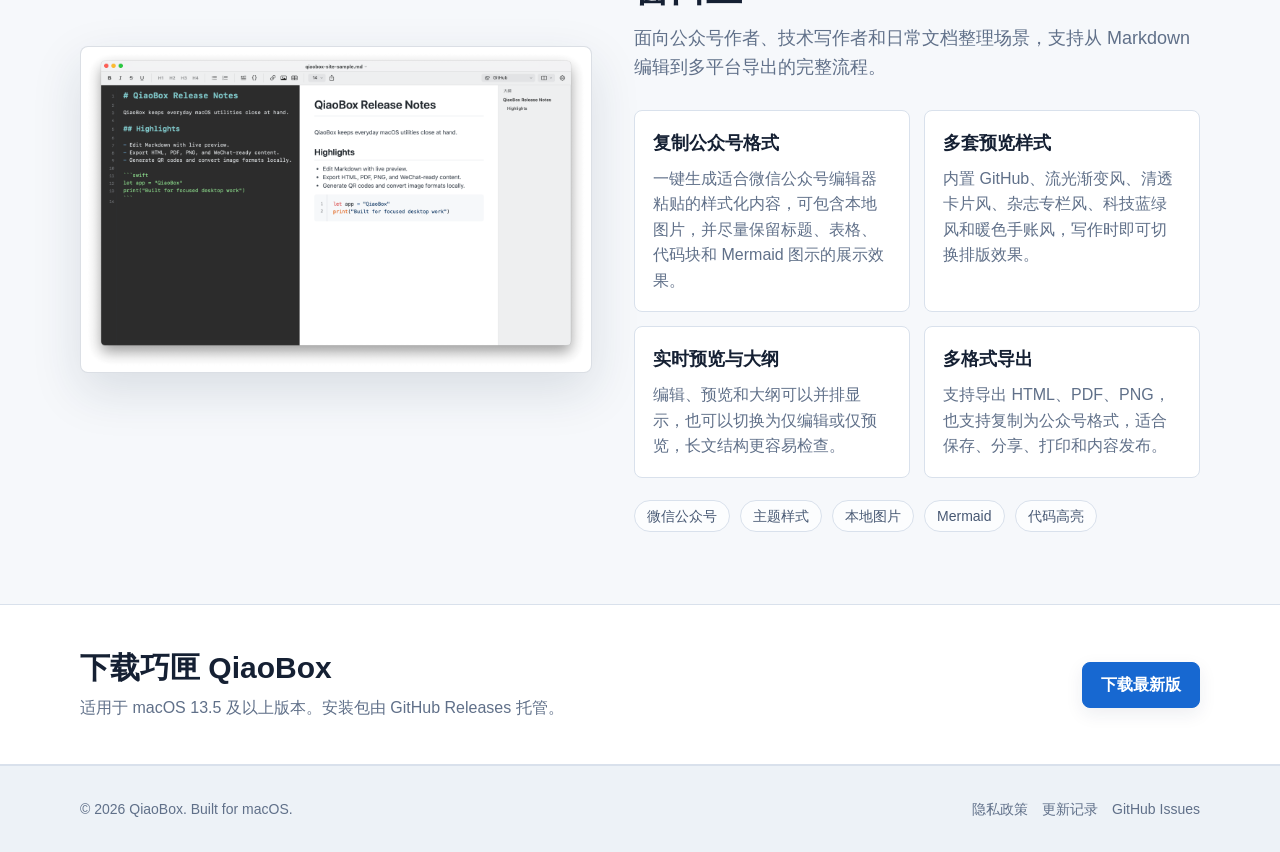
==== commit 776a8ec6: "feat: 使用访问量徽章展示官网访问数" ====
--- a/docs/index.html
+++ b/docs/index.html
@@ -10,9 +10,8 @@
   <meta property="og:type" content="website">
   <meta property="og:image" content="./assets/app-icon.png">
   <link rel="icon" href="./assets/app-icon.png">
-  <link rel="stylesheet" href="./assets/style.css">
-  <script defer src="./assets/visit-counter.js" data-visit-counter-endpoint="/api/visit"></script>
-  <script defer src="./assets/image-lightbox.js"></script>
+  <link rel="stylesheet" href="./assets/style.css?v=20260626-visitor-badge">
+  <script defer src="./assets/image-lightbox.js?v=20260625-lightbox-fix"></script>
   <!-- Cloudflare Web Analytics -->
   <script defer src="https://static.cloudflareinsights.com/beacon.min.js" data-cf-beacon='{"token":"5cec14cef8c54cd1b941dce773638ba0"}'></script>
   <!-- End Cloudflare Web Analytics -->
@@ -38,9 +37,9 @@
     <section class="hero">
       <div class="hero-inner">
         <div>
-          <p class="eyebrow">
-            macOS 13.5+ · 当前版本 1.0.0
-            <span class="visit-counter" data-visit-counter hidden> · 已访问 <span data-visit-count>...</span> 次</span>
+          <p class="eyebrow hero-kicker">
+            <span>macOS 13.5+ · 当前版本 1.0.0</span>
+            <img class="visit-badge" src="https://visitor-badge.laobi.icu/badge?page_id=zhiyongzou.qiaobox-site" alt="访问量">
           </p>
           <h1>巧匣 QiaoBox</h1>
           <p class="hero-copy">一个 macOS 原生桌面工具箱，把日常文档、图片、二维码和数字转换任务放进统一、轻量的本地工作台。</p>
--- a/docs/assets/style.css
+++ b/docs/assets/style.css
@@ -122,12 +122,17 @@
   font-weight: 700;
 }
 
-.visit-counter[hidden] {
-  display: none;
-}
-
-.visit-counter [data-visit-count] {
-  font-variant-numeric: tabular-nums;
+.hero-kicker {
+  display: flex;
+  align-items: center;
+  flex-wrap: wrap;
+  gap: 8px;
+}
+
+.visit-badge {
+  display: inline-block;
+  width: auto;
+  height: 20px;
 }
 
 .hero h1 {
